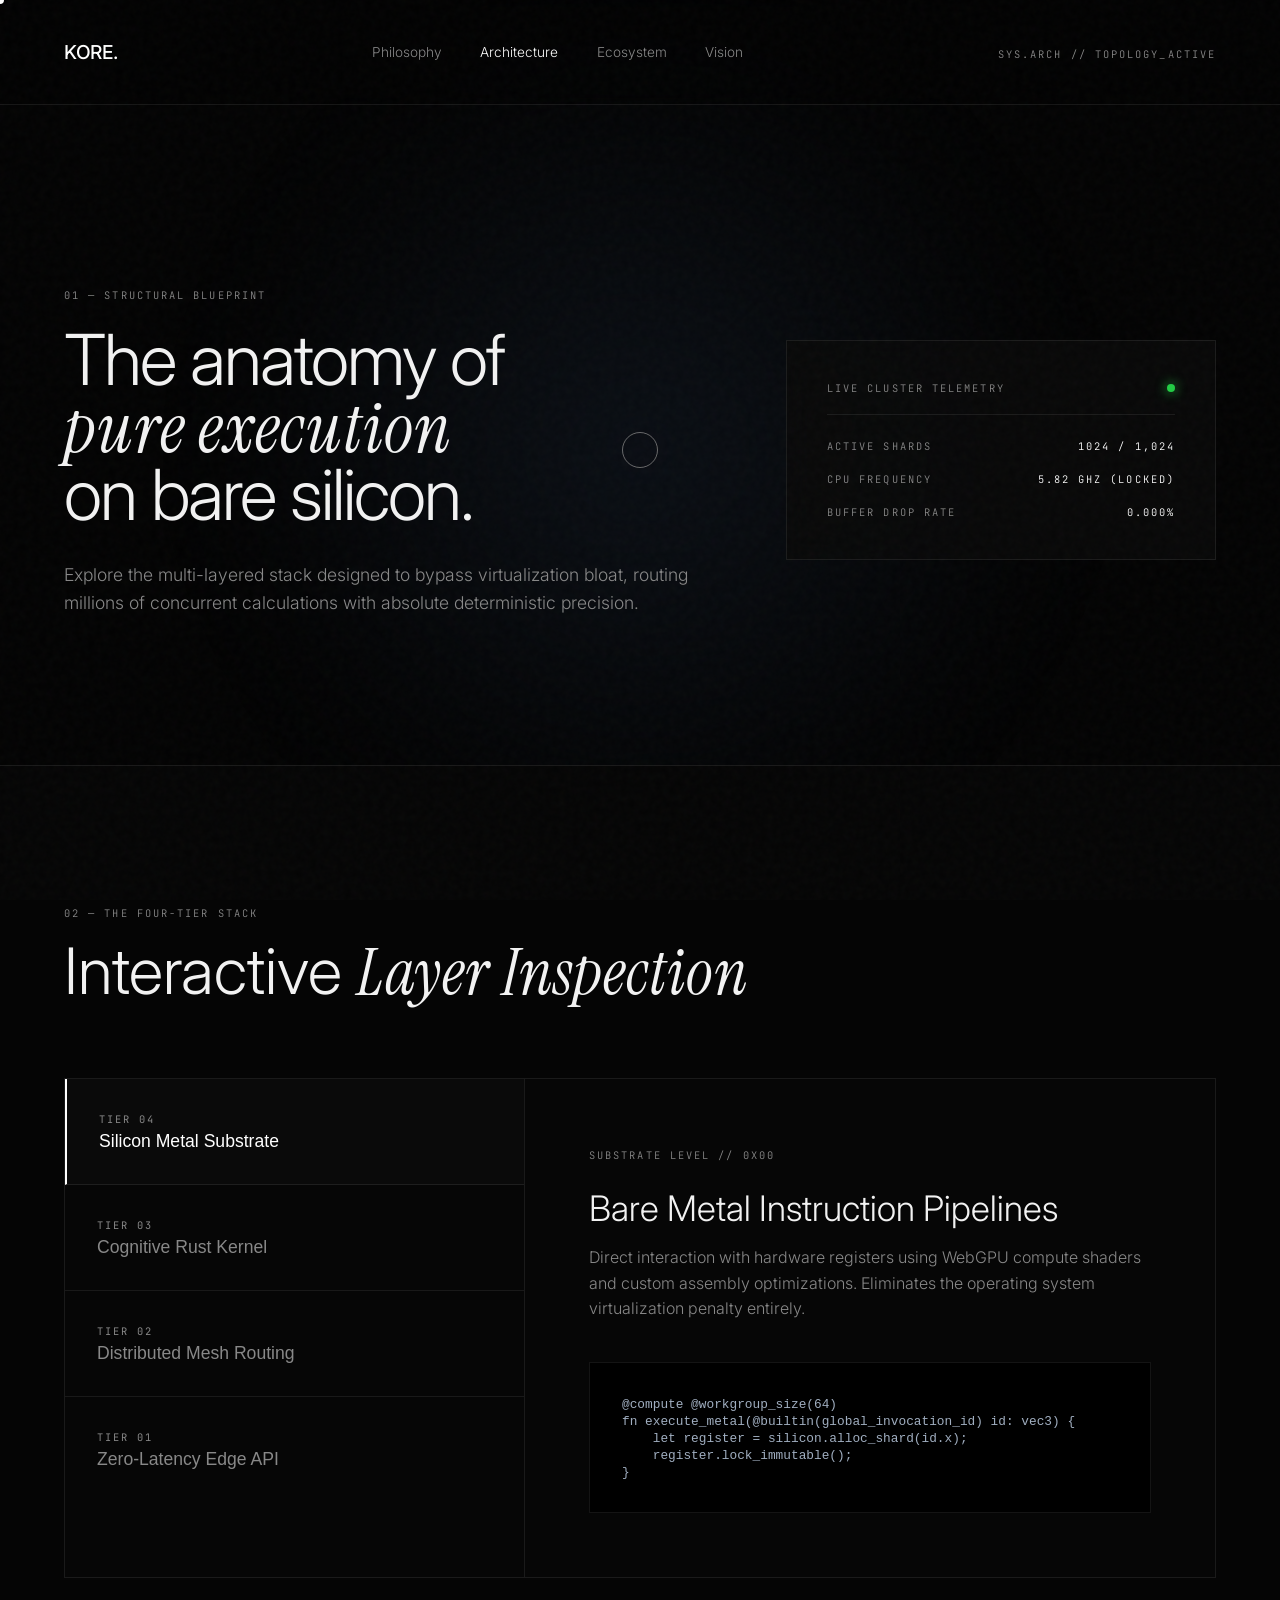
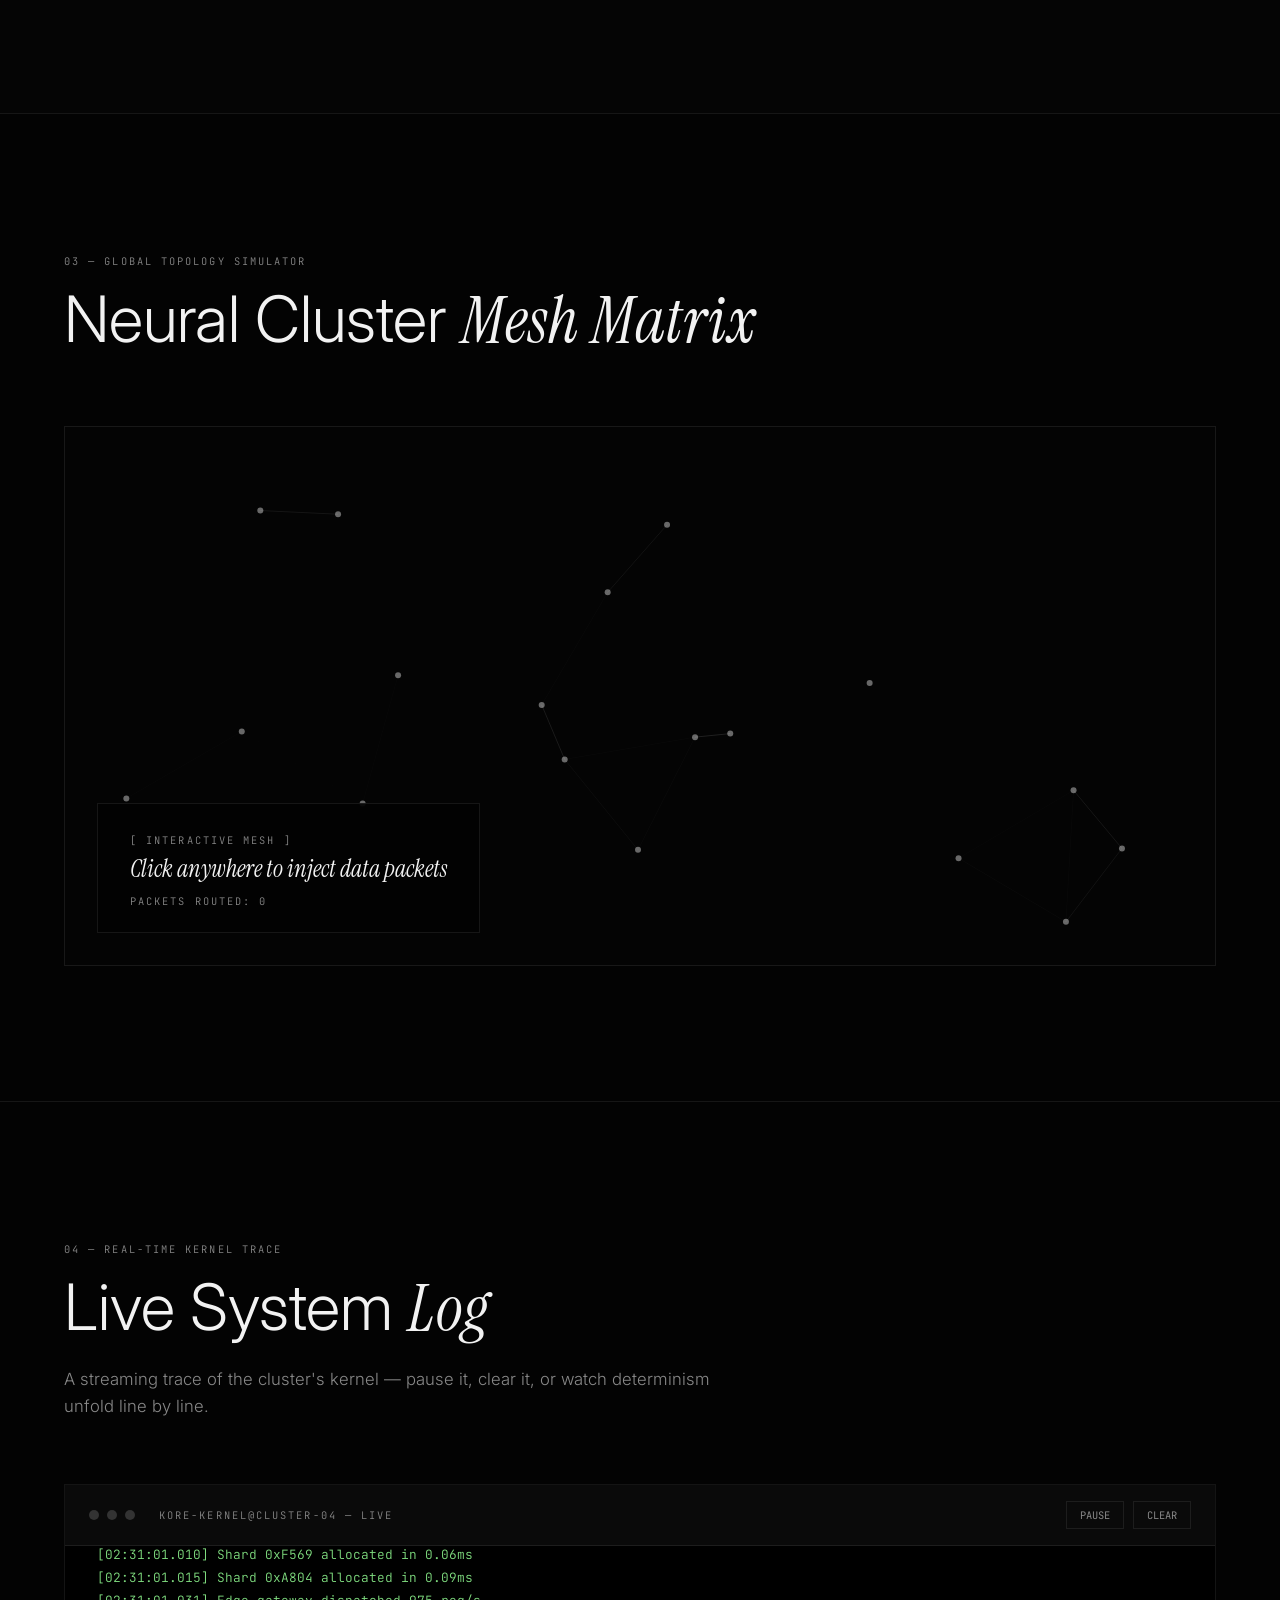
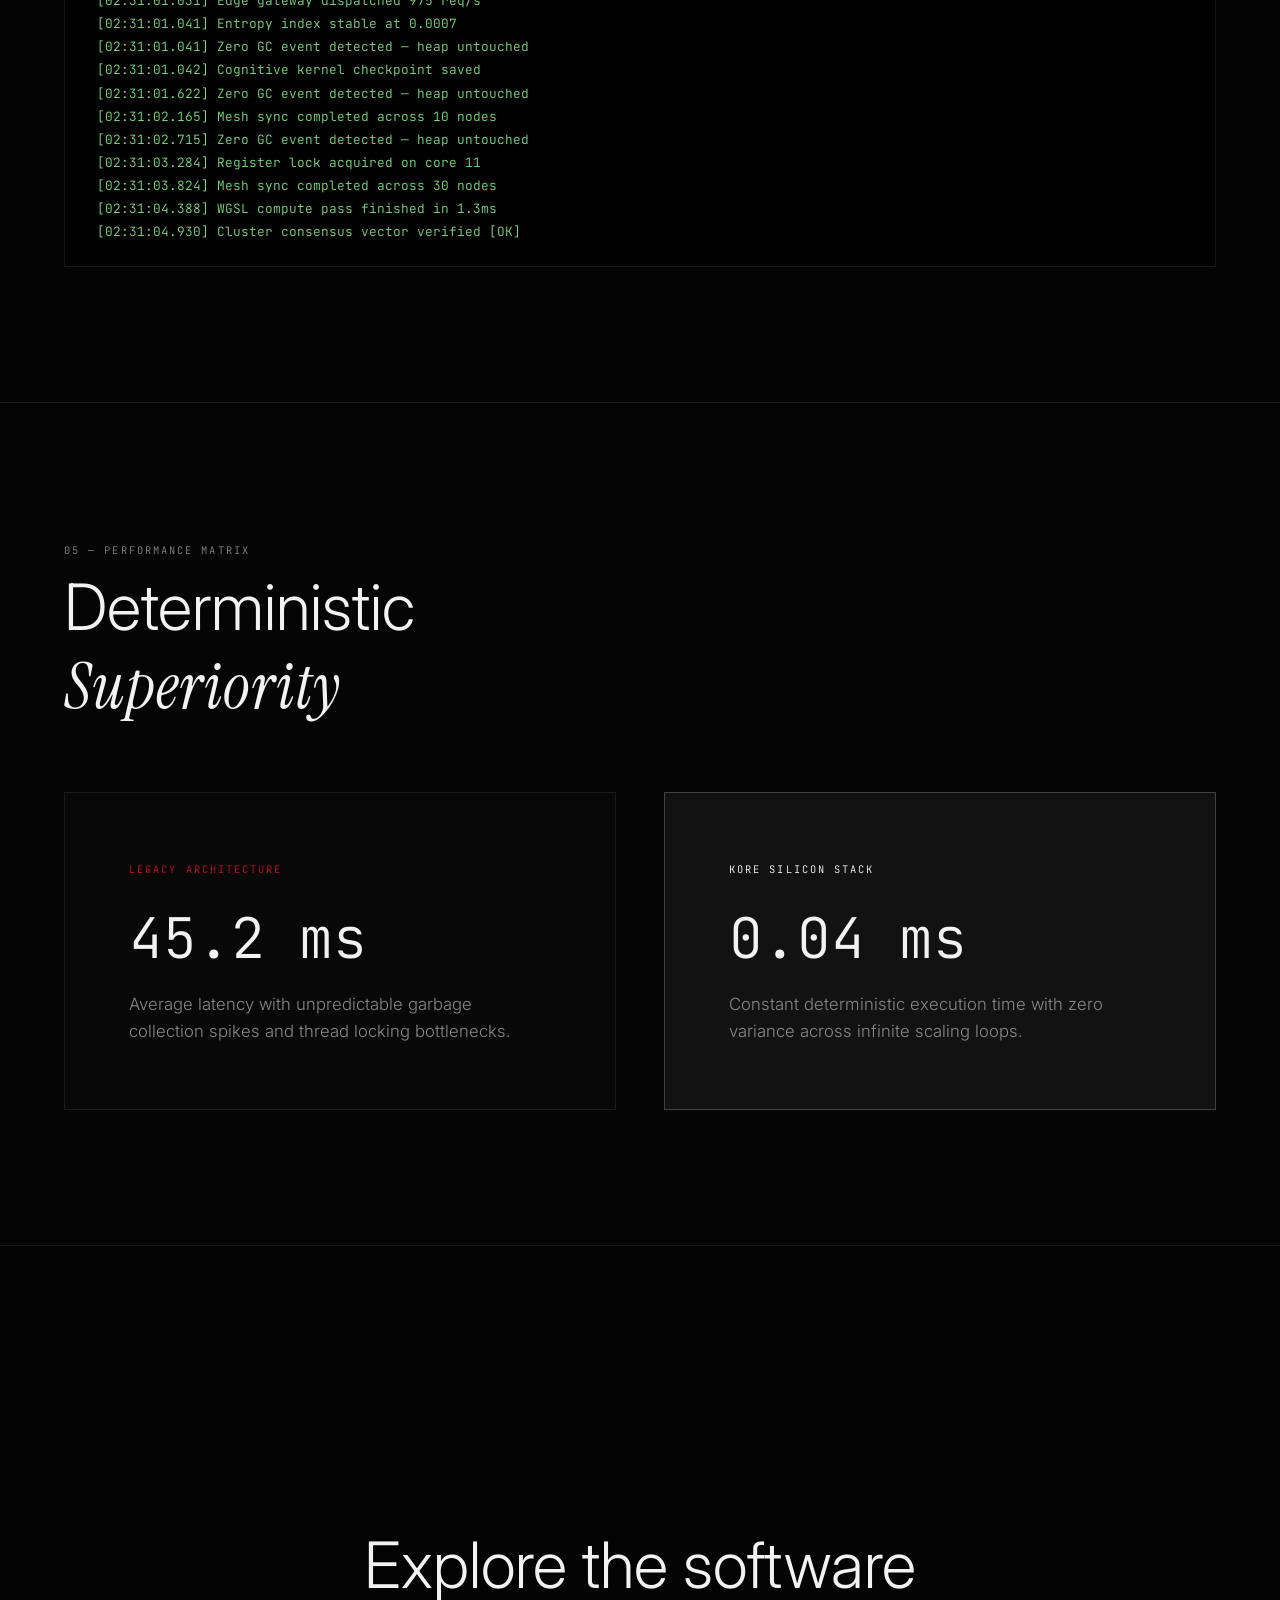
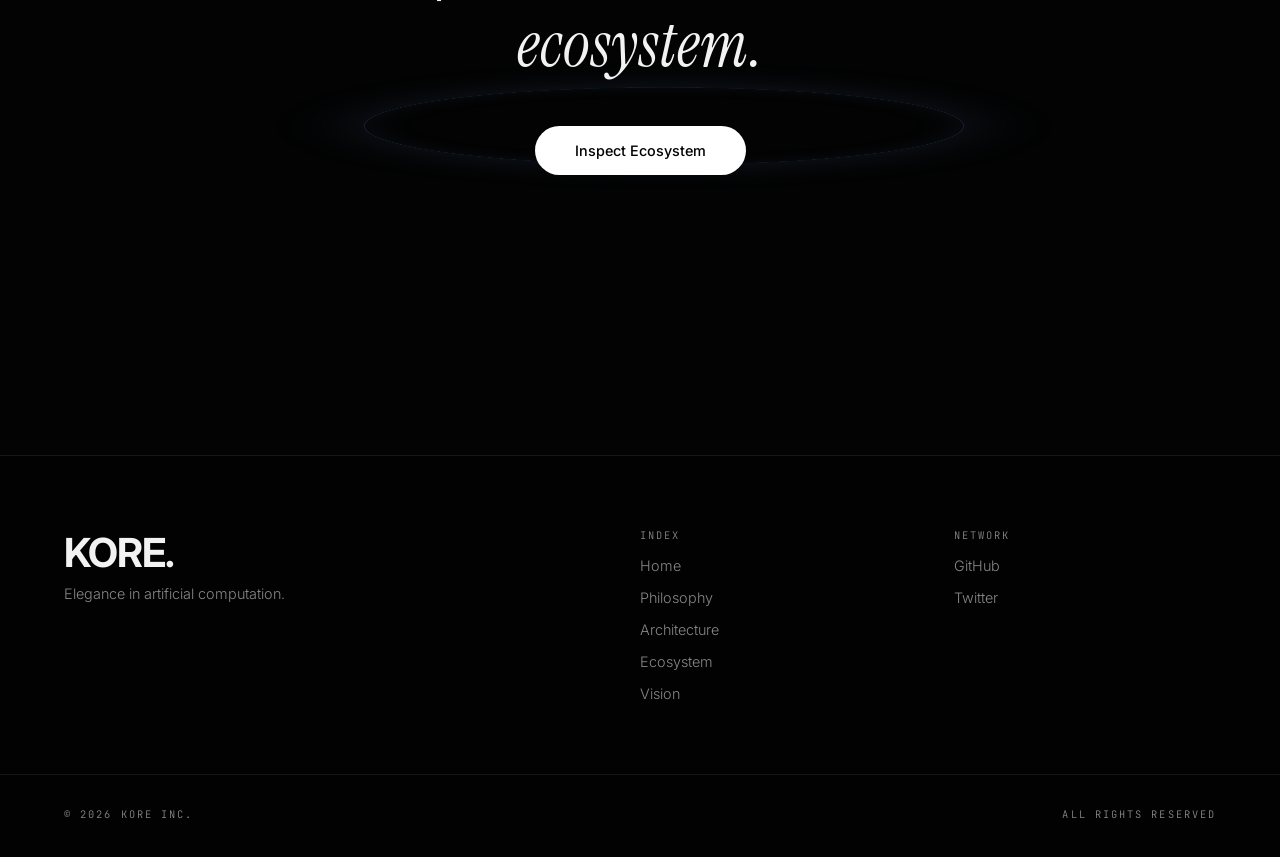
==== architecture.html @ 01a6eb64 "Add files via upload" ====
<!DOCTYPE html>
<html lang="en">
<head>
    <meta charset="UTF-8">
    <meta name="viewport" content="width=device-width, initial-scale=1.0">
    <title>Architecture — KORE</title>
    
    <link rel="preconnect" href="https://fonts.googleapis.com">
    <link rel="preconnect" href="https://fonts.gstatic.com" crossorigin>
    <link href="https://fonts.googleapis.com/css2?family=Instrument+Serif:ital@0;1&family=Inter:wght@200;300;400;500&family=JetBrains+Mono:wght@100;300;400&display=swap" rel="stylesheet">
    
    <link rel="stylesheet" href="style.css">
    <link rel="stylesheet" href="shared.css">
    <link rel="stylesheet" href="architecture-custom.css">
</head>
<body class="luxury-dark">

    <div class="hololens-cone" id="light-cone"></div>
    <div class="noise-overlay"></div>

    <!-- HEADER -->
    <header class="site-header reveal">
        <div class="logo"><a href="index.html">KORE.</a></div>
        <nav class="nav-links">
            <a href="philosophy.html">Philosophy</a>
            <a href="architecture.html" class="active-link" style="color: #fff;">Architecture</a>
            <a href="ecosystem.html">Ecosystem</a>
            <a href="vision.html">Vision</a>
        </nav>
        <div class="header-action">
            <span class="mono-micro pulse-glow">SYS.ARCH // TOPOLOGY_ACTIVE</span>
        </div>
    </header>

    <main>
        <!-- ACT I: HERO CON TELEMETRIA LIVE -->
        <section class="arch-hero">
            <div class="container arch-hero-grid">
                <div>
                    <span class="mono-micro reveal">01 — STRUCTURAL BLUEPRINT</span>
                    <h1 class="reveal delay-1">
                        The anatomy of <br>
                        <span class="serif-italic">pure execution</span> <br>
                        on bare silicon.
                    </h1>
                    <p class="subtitle reveal delay-2">
                        Explore the multi-layered stack designed to bypass virtualization bloat, routing millions of concurrent calculations with absolute deterministic precision.
                    </p>
                </div>
                <div class="reveal delay-3 arch-telemetry-box">
                    <div class="telemetry-top">
                        <span class="mono-micro">LIVE CLUSTER TELEMETRY</span>
                        <div class="pulsing-led"></div>
                    </div>
                    <div class="telemetry-metrics">
                        <div class="t-row">
                            <span class="mono-micro">ACTIVE SHARDS</span>
                            <span class="mono-micro text-white" id="telemetry-shards">1,024 / 1,024</span>
                        </div>
                        <div class="t-row">
                            <span class="mono-micro">CPU FREQUENCY</span>
                            <span class="mono-micro text-white">5.82 GHz (Locked)</span>
                        </div>
                        <div class="t-row">
                            <span class="mono-micro">BUFFER DROP RATE</span>
                            <span class="mono-micro text-white">0.000%</span>
                        </div>
                    </div>
                </div>
            </div>
        </section>

        <!-- ACT II: INTERACTIVE LAYER STACK EXPLORER -->
        <section class="arch-layers-section">
            <div class="container">
                <div class="spine-header reveal">
                    <span class="mono-micro">02 — THE FOUR-TIER STACK</span>
                    <h2>Interactive <span class="serif-italic">Layer Inspection</span></h2>
                </div>

                <div class="layers-explorer reveal delay-1">
                    <!-- Trigger laterali -->
                    <div class="layer-triggers">
                        <button class="layer-btn active magnetic" data-layer="layer-0">
                            <span class="mono-micro">TIER 04</span>
                            <h4>Silicon Metal Substrate</h4>
                        </button>
                        <button class="layer-btn magnetic" data-layer="layer-1">
                            <span class="mono-micro">TIER 03</span>
                            <h4>Cognitive Rust Kernel</h4>
                        </button>
                        <button class="layer-btn magnetic" data-layer="layer-2">
                            <span class="mono-micro">TIER 02</span>
                            <h4>Distributed Mesh Routing</h4>
                        </button>
                        <button class="layer-btn magnetic" data-layer="layer-3">
                            <span class="mono-micro">TIER 01</span>
                            <h4>Zero-Latency Edge API</h4>
                        </button>
                    </div>

                    <!-- Schermo di visualizzazione del layer -->
                    <div class="layer-viewer">
                        <div class="layer-pane active" id="layer-0">
                            <div class="pane-tag"><span class="mono-micro">SUBSTRATE LEVEL // 0x00</span></div>
                            <h3>Bare Metal Instruction Pipelines</h3>
                            <p>Direct interaction with hardware registers using WebGPU compute shaders and custom assembly optimizations. Eliminates the operating system virtualization penalty entirely.</p>
                            <div class="code-box-arch">
                                <pre><code>@compute @workgroup_size(64)
fn execute_metal(@builtin(global_invocation_id) id: vec3<u32>) {
    let register = silicon.alloc_shard(id.x);
    register.lock_immutable();
}</code></pre>
                            </div>
                        </div>

                        <div class="layer-pane" id="layer-1">
                            <div class="pane-tag"><span class="mono-micro">KERNEL LEVEL // 0x01</span></div>
                            <h3>Zero-Cost Rust Memory Core</h3>
                            <p>Engineered entirely in Rust to ensure memory safety without runtime garbage collection pauses. Guarantees deterministic state execution under maximum load.</p>
                            <div class="code-box-arch">
                                <pre><code>pub async fn dispatch_kernel(cluster: &mut Cluster) -> Result<Signal> {
    let core = cluster.mount_silicon().await?;
    core.verify_determinism();
    Ok(Signal::Locked)
}</code></pre>
                            </div>
                        </div>

                        <div class="layer-pane" id="layer-2">
                            <div class="pane-tag"><span class="mono-micro">MESH LEVEL // 0x02</span></div>
                            <h3>Sub-Atomic Peer-to-Peer Grid</h3>
                            <p>Autonomous nodes synchronize state changes instantly across global regions using cryptographic consensus vectors with zero propagation delay.</p>
                            <div class="code-box-arch">
                                <pre><code>const mesh = new KoreMesh({
    topology: 'fractal',
    syncRate: 'sub-atomic',
    entropy: 0.0
});
await mesh.deploy();</code></pre>
                            </div>
                        </div>

                        <div class="layer-pane" id="layer-3">
                            <div class="pane-tag"><span class="mono-micro">INTERFACE LEVEL // 0x03</span></div>
                            <h3>Sub-Millisecond Edge Gateway</h3>
                            <p>Client requests hit localized edge nodes compiled to WebAssembly, returning responses before standard TCP handshakes can even complete.</p>
                            <div class="code-box-arch">
                                <pre><code>export default {
    async fetch(req, env, ctx) {
        return env.KORE_EDGE.dispatch(req);
    }
};</code></pre>
                            </div>
                        </div>
                    </div>
                </div>
            </div>
        </section>

        <!-- ACT III: INTERACTIVE TOPOLOGY CANVAS (Mappa dei nodi viva) -->
        <section class="arch-topology-section">
            <div class="container">
                <div class="spine-header reveal">
                    <span class="mono-micro">03 — GLOBAL TOPOLOGY SIMULATOR</span>
                    <h2>Neural Cluster <span class="serif-italic">Mesh Matrix</span></h2>
                </div>

                <div class="topology-wrapper reveal delay-1">
                    <canvas id="topology-canvas"></canvas>
                    <div class="topology-overlay-ui">
                        <span class="mono-micro">[ INTERACTIVE MESH ]</span>
                        <h3>Click anywhere to inject data packets</h3>
                        <p class="mono-micro" id="packet-counter">PACKETS ROUTED: 0</p>
                    </div>
                </div>
            </div>
        </section>

        <!-- ACT IV: LIVE SYSTEM LOG TERMINAL -->
        <section class="arch-terminal-section">
            <div class="container">
                <div class="spine-header reveal">
                    <span class="mono-micro">04 — REAL-TIME KERNEL TRACE</span>
                    <h2>Live System <span class="serif-italic">Log</span></h2>
                    <p class="phil-desc">A streaming trace of the cluster's kernel — pause it, clear it, or watch determinism unfold line by line.</p>
                </div>

                <div class="terminal-box reveal delay-1">
                    <div class="terminal-topbar">
                        <div class="terminal-dots"><span></span><span></span><span></span></div>
                        <span class="mono-micro">kore-kernel@cluster-04 — live</span>
                        <div class="terminal-actions">
                            <button class="term-btn" id="term-pause-btn">PAUSE</button>
                            <button class="term-btn" id="term-clear-btn">CLEAR</button>
                        </div>
                    </div>
                    <div class="terminal-body" id="terminal-body">
                        <pre id="terminal-log"></pre>
                    </div>
                </div>
            </div>
        </section>

        <!-- ACT V: HARDWARE BENCHMARK COMPARISON -->
        <section class="arch-benchmark-section">
            <div class="container">
                <div class="spine-header reveal">
                    <span class="mono-micro">05 — PERFORMANCE MATRIX</span>
                    <h2>Deterministic <br><span class="serif-italic">Superiority</span></h2>
                </div>

                <div class="benchmark-grid reveal delay-1">
                    <div class="bench-card" data-tilt>
                        <span class="mono-micro text-red">LEGACY ARCHITECTURE</span>
                        <h3 data-countup="45.2" data-decimals="1" data-suffix=" ms">0 ms</h3>
                        <p>Average latency with unpredictable garbage collection spikes and thread locking bottlenecks.</p>
                    </div>
                    <div class="bench-card highlight-bench" data-tilt>
                        <span class="mono-micro text-white">KORE SILICON STACK</span>
                        <h3 data-countup="0.04" data-decimals="2" data-suffix=" ms">0 ms</h3>
                        <p>Constant deterministic execution time with zero variance across infinite scaling loops.</p>
                    </div>
                </div>
            </div>
        </section>

        <!-- ACT VI: PROCEED TO ECOSYSTEM -->
        <section class="section-torus">
            <div class="torus-container reveal">
                <div class="torus-glow"></div>
                <h2>Explore the software <br><span class="serif-italic">ecosystem.</span></h2>
                <a href="ecosystem.html" class="elegant-btn magnetic">Inspect Ecosystem</a>
            </div>
        </section>

    </main>

    <footer class="site-footer reveal">
        <div class="container footer-grid">
            <div class="footer-brand">
                <h1>KORE.</h1>
                <p>Elegance in artificial computation.</p>
            </div>
            <div class="footer-links">
                <span class="mono-micro">INDEX</span>
                <a href="index.html">Home</a>
                <a href="philosophy.html">Philosophy</a>
                <a href="architecture.html">Architecture</a>
                <a href="ecosystem.html">Ecosystem</a>
                <a href="vision.html">Vision</a>
            </div>
            <div class="footer-links">
                <span class="mono-micro">NETWORK</span>
                <a href="https://github.com" target="_blank">GitHub</a>
                <a href="https://twitter.com" target="_blank">Twitter</a>
            </div>
        </div>
        <div class="container footer-bottom">
            <span class="mono-micro">© 2026 KORE INC.</span>
            <span class="mono-micro">ALL RIGHTS RESERVED</span>
        </div>
    </footer>

    <script src="shared.js"></script>
    <script src="architecture.js"></script>
</body>
</html>
---- style.css ----
/* ==========================================================================
   DESIGN SYSTEM - LUXURY EDITORIAL TECH (Expanded & Animated)
   ========================================================================== */
:root {
    --bg-color: #030303;
    --text-primary: #f2f2f2;
    --text-muted: #888888;
    
    --accent-red: #cc1122;
    --accent-blue: #4a6fa5;
    
    --border-thin: 1px solid rgba(255, 255, 255, 0.08);
    
    --font-serif: 'Instrument Serif', serif;
    --font-sans: 'Inter', sans-serif;
    --font-mono: 'JetBrains Mono', monospace;
}

* {
    margin: 0;
    padding: 0;
    box-sizing: border-box;
}

html {
    scroll-behavior: smooth;
}

body.luxury-dark {
    background-color: var(--bg-color);
    color: var(--text-primary);
    font-family: var(--font-sans);
    font-weight: 300;
    -webkit-font-smoothing: antialiased;
    overflow-x: hidden;
}

.container {
    max-width: 1400px;
    margin: 0 auto;
    padding: 0 5vw;
}

.serif-italic {
    font-family: var(--font-serif);
    font-style: italic;
    font-weight: 400;
    letter-spacing: 1px;
}

.mono-micro {
    font-family: var(--font-mono);
    font-size: 0.65rem;
    text-transform: uppercase;
    letter-spacing: 0.2em;
    color: var(--text-muted);
}

/* Texture rumore di fondo */
.noise-overlay {
    position: fixed;
    top: 0; left: 0; width: 100vw; height: 100vh;
    pointer-events: none;
    z-index: 9999;
    opacity: 0.03;
    background-image: url("data:image/svg+xml,%3Csvg viewBox='0 0 200 200' xmlns='http://www.w3.org/2000/svg'%3E%3Cfilter id='noiseFilter'%3E%3CfeTurbulence type='fractalNoise' baseFrequency='0.65' numOctaves='3' stitchTiles='stitch'/%3E%3C/filter%3E%3Crect width='100%25' height='100%25' filter='url(%23noiseFilter)'/%3E%3C/svg%3E");
}

/* Reveal on scroll */
.reveal {
    opacity: 0;
    transform: translateY(40px);
    transition: opacity 1.2s cubic-bezier(0.16, 1, 0.3, 1), 
                transform 1.2s cubic-bezier(0.16, 1, 0.3, 1);
}

.reveal.visible {
    opacity: 1;
    transform: translateY(0);
}

.delay-1 { transition-delay: 0.15s; }
.delay-2 { transition-delay: 0.3s; }
.delay-3 { transition-delay: 0.45s; }

/* ==========================================================================
   HEADER
   ========================================================================== */
.site-header {
    position: fixed;
    top: 0; left: 0; width: 100%;
    display: flex;
    justify-content: space-between;
    align-items: center;
    padding: 2.5rem 5vw;
    z-index: 100;
    backdrop-filter: blur(10px);
    background: rgba(3, 3, 3, 0.5);
    border-bottom: var(--border-thin);
}

.logo a {
    color: #fff;
    text-decoration: none;
    font-weight: 500;
    font-size: 1.2rem;
    letter-spacing: -0.5px;
}

.nav-links {
    display: flex;
    gap: 3vw;
}

.nav-links a {
    color: var(--text-muted);
    text-decoration: none;
    font-size: 0.85rem;
    transition: color 0.3s;
}

.nav-links a:hover { color: #fff; }

/* ==========================================================================
   ACT I: HERO
   ========================================================================== */
.section-hero {
    height: 100vh;
    display: flex;
    flex-direction: column;
    justify-content: center;
    position: relative;
}

.hololens-cone {
    position: fixed;
    top: 50%; left: 50%;
    width: 80vw; height: 80vw;
    background: radial-gradient(circle at center, rgba(74, 111, 165, 0.12) 0%, rgba(0, 0, 0, 0) 60%);
    transform: translate(-50%, -50%);
    pointer-events: none;
    z-index: -1;
    filter: blur(60px);
}

.hero-content h1 {
    font-size: clamp(3rem, 7vw, 7rem);
    line-height: 0.95;
    letter-spacing: -2px;
    margin-bottom: 2rem;
    font-weight: 300;
}

.hero-content .subtitle {
    font-size: 1.1rem;
    color: var(--text-muted);
    max-width: 500px;
    line-height: 1.6;
    margin-bottom: 2rem;
}

.hero-metrics {
    display: flex;
    gap: 4rem;
}

.metric-item .metric-val {
    display: block;
    font-family: var(--font-mono);
    font-size: 1.8rem;
    font-weight: 400;
    color: #fff;
    margin-bottom: 4px;
}

.scroll-indicator {
    position: absolute;
    bottom: 3rem;
    left: 5vw;
    display: flex;
    align-items: center;
    gap: 15px;
}

.line-down {
    width: 1px;
    height: 40px;
    background-color: var(--text-muted);
    animation: scaleLine 2s infinite cubic-bezier(0.16, 1, 0.3, 1);
    transform-origin: top;
}

@keyframes scaleLine {
    0% { transform: scaleY(0); }
    50% { transform: scaleY(1); }
    100% { transform: scaleY(0); transform-origin: bottom; }
}

/* ==========================================================================
   ACT II: MANIFESTO & HALFTONE
   ========================================================================== */
.section-manifesto {
    position: relative;
    min-height: 100vh;
    display: flex;
    align-items: center;
    justify-content: center;
    text-align: center;
    overflow: hidden;
    border-top: var(--border-thin);
}

#halftone-canvas {
    position: absolute;
    top: 0; left: 0;
    width: 100%; height: 100%;
    z-index: -1;
    opacity: 0.4;
}

.manifesto-content h2 {
    font-size: clamp(2.5rem, 6vw, 6rem);
    line-height: 1;
    font-weight: 400;
    margin-bottom: 2rem;
}

.manifesto-content p {
    font-size: 1.2rem;
    color: var(--text-muted);
    max-width: 600px;
    margin: 0 auto;
    line-height: 1.6;
}

/* ==========================================================================
   ACT III: THE VOID
   ========================================================================== */
.section-void {
    height: 140vh;
    position: relative;
    display: flex;
    align-items: center;
    justify-content: center;
    background: radial-gradient(circle at center, #0a0a0a 0%, var(--bg-color) 70%);
}

.void-center {
    position: relative;
    width: 400px; height: 400px;
    display: flex;
    align-items: center;
    justify-content: center;
}

.black-hole {
    width: 200px; height: 200px;
    background: #000;
    border-radius: 50%;
    box-shadow: inset 0 0 50px rgba(255,255,255,0.1), 0 0 100px rgba(0,0,0,1);
    z-index: 2;
}

.event-horizon {
    position: absolute;
    width: 100%; height: 100%;
    border-radius: 50%;
    background: conic-gradient(from 0deg, transparent, rgba(255,255,255,0.1), transparent);
    animation: spin 10s linear infinite;
    filter: blur(10px);
}

@keyframes spin { 100% { transform: rotate(360deg); } }

.code-stream {
    position: absolute;
    font-family: var(--font-mono);
    font-size: 0.75rem;
    color: var(--text-muted);
    opacity: 0.4;
    white-space: pre;
}

.code-stream.left { top: 20%; left: 10%; }
.code-stream.right { bottom: 20%; right: 10%; text-align: right; }

.void-caption {
    position: absolute;
    bottom: 10vh;
    text-align: center;
}

.void-caption h3 {
    font-family: var(--font-serif);
    font-style: italic;
    font-size: 2.5rem;
    font-weight: 300;
    margin-top: 10px;
}

/* ==========================================================================
   ACT IV: EDITORIAL TABS HUB (Nuova Sezione Interattiva)
   ========================================================================== */
.section-tabs-hub {
    padding: 15vh 0;
    background: #050505;
    border-top: var(--border-thin);
}

.editorial-tabs-wrapper {
    margin-top: 4rem;
    border: var(--border-thin);
    background: rgba(10, 10, 10, 0.6);
}

.tab-triggers {
    display: flex;
    border-bottom: var(--border-thin);
}

.t-btn {
    flex: 1;
    padding: 1.5rem;
    background: transparent;
    border: none;
    border-right: var(--border-thin);
    color: var(--text-muted);
    font-family: var(--font-mono);
    font-size: 0.8rem;
    cursor: pointer;
    transition: all 0.3s ease;
    text-align: left;
    display: flex;
    align-items: center;
    gap: 10px;
}

.t-btn:last-child { border-right: none; }

.t-btn.active, .t-btn:hover {
    color: #fff;
    background: rgba(255, 255, 255, 0.02);
}

.t-btn.active {
    border-bottom: 2px solid #fff;
}

.tab-panels-viewport {
    padding: 4rem;
    min-height: 320px;
}

.t-panel {
    display: none;
    grid-template-columns: 1fr 1fr;
    gap: 4rem;
    align-items: center;
}

.t-panel.active {
    display: grid;
    animation: fadeIn 0.6s cubic-bezier(0.16, 1, 0.3, 1);
}

.panel-text h3 {
    font-size: 2rem;
    font-weight: 300;
    margin-bottom: 1rem;
}

.panel-text p {
    color: var(--text-muted);
    line-height: 1.6;
    font-size: 1rem;
}

.panel-code-box pre {
    background: #000;
    padding: 2rem;
    border: var(--border-thin);
    font-family: var(--font-mono);
    font-size: 0.8rem;
    color: #a0aec0;
    overflow-x: auto;
}

@keyframes fadeIn {
    from { opacity: 0; transform: translateY(10px); }
    to { opacity: 1; transform: translateY(0); }
}

/* ==========================================================================
   ACT V: ARCHITECTURE HUD BLUEPRINT
   ========================================================================== */
.section-spine {
    padding: 15vh 0;
    border-top: var(--border-thin);
}

.spine-header h2 { font-size: 4rem; font-weight: 300; margin-top: 10px; }

.blueprint-grid {
    position: relative;
    height: 50vh;
    border: var(--border-thin);
    background-image: 
        linear-gradient(rgba(255,255,255,0.02) 1px, transparent 1px),
        linear-gradient(90deg, rgba(255,255,255,0.02) 1px, transparent 1px);
    background-size: 40px 40px;
    margin-bottom: 3rem;
}

.blueprint-line {
    position: absolute;
    background: rgba(255,255,255,0.1);
}
.h-line { top: 50%; left: 0; width: 100%; height: 1px; }
.v-line { left: 40%; top: 0; height: 100%; width: 1px; }

.blueprint-node {
    position: absolute;
    display: flex;
    align-items: center;
    gap: 15px;
    transform: translate(-50%, -50%);
    cursor: pointer;
    transition: transform 0.3s;
}

.blueprint-node:hover { transform: translate(-50%, -50%) scale(1.05); }

.blueprint-node .dot {
    width: 10px; height: 10px;
    background: var(--text-muted);
    border-radius: 50%;
    box-shadow: 0 0 0 1px #030303, 0 0 0 4px rgba(255,255,255,0.15);
    transition: background 0.3s, box-shadow 0.3s;
}

.blueprint-node.active .dot {
    background: #fff;
    box-shadow: 0 0 0 1px #030303, 0 0 0 6px rgba(255,255,255,0.4);
}

.node-label h4 {
    font-size: 1.1rem;
    font-weight: 400;
    margin-top: 5px;
}

.hud-monitor {
    background: rgba(10, 10, 10, 0.8);
    border: var(--border-thin);
    padding: 2.5rem;
    backdrop-filter: blur(15px);
}

.monitor-topbar {
    display: flex;
    justify-content: space-between;
    margin-bottom: 1.5rem;
    padding-bottom: 1rem;
    border-bottom: var(--border-thin);
}

.monitor-body h3 {
    font-size: 1.5rem;
    font-weight: 300;
    margin-bottom: 0.8rem;
    color: #fff;
}

.monitor-body p {
    color: var(--text-muted);
    line-height: 1.6;
    font-size: 0.95rem;
}

/* ==========================================================================
   ACT VI: GLASS REFRACTION
   ========================================================================== */
.section-refraction {
    padding: 15vh 0;
    border-top: var(--border-thin);
    background: #050505;
}

.refraction-wrapper {
    display: grid;
    grid-template-columns: 1fr 1fr;
    gap: 5vw;
    align-items: center;
}

.refraction-card {
    position: relative;
    width: 100%;
    aspect-ratio: 4/5;
    background: #111;
    overflow: hidden;
    display: flex;
    align-items: center;
    justify-content: center;
    text-align: center;
    border: var(--border-thin);
}

.glass-slice {
    position: absolute;
    top: 0; bottom: 0;
    background: linear-gradient(180deg, var(--accent-red), #000);
    opacity: 0.25;
    transition: transform 0.6s cubic-bezier(0.16, 1, 0.3, 1);
    backdrop-filter: blur(10px);
}

.slice-1 { left: 0%; width: 20%; clip-path: polygon(0 0, 100% 0, 100% 100%, 0 100%); }
.slice-2 { left: 20%; width: 20%; clip-path: polygon(0 0, 100% 10px, 100% 100%, 0 calc(100% - 10px)); background: linear-gradient(180deg, #aa0011, #000); }
.slice-3 { left: 40%; width: 20%; clip-path: polygon(0 10px, 100% 5px, 100% 100%, 0 100%); transform: translateY(-15px); }
.slice-4 { left: 60%; width: 20%; clip-path: polygon(0 5px, 100% 20px, 100% 100%, 0 100%); }
.slice-5 { left: 80%; width: 20%; }

.refraction-card:hover .slice-3 { transform: translateY(0); }
.refraction-card:hover .slice-2 { transform: translateY(20px); }

.card-content { z-index: 2; }
.card-content h2 { font-size: 3.5rem; line-height: 1; margin-bottom: 1rem; }

.refraction-text h3 { font-size: 2rem; font-weight: 300; margin-bottom: 1rem; }
.refraction-text p { color: var(--text-muted); font-size: 1.1rem; line-height: 1.6; }

/* ==========================================================================
   ACT VII: TORUS ECOSYSTEM
   ========================================================================== */
.section-torus {
    height: 90vh;
    display: flex;
    align-items: center;
    justify-content: center;
    text-align: center;
    border-top: var(--border-thin);
    position: relative;
    overflow: hidden;
}

.torus-glow {
    position: absolute;
    width: 600px; height: 300px;
    border-radius: 50%;
    border: 1px solid rgba(74, 111, 165, 0.3);
    box-shadow: 0 0 100px rgba(74, 111, 165, 0.2), inset 0 0 50px rgba(74, 111, 165, 0.1);
    transform: rotateX(75deg);
    top: 20%;
    animation: breathe 8s ease-in-out infinite alternate;
}

@keyframes breathe {
    0% { transform: rotateX(75deg) scale(1); }
    100% { transform: rotateX(75deg) scale(1.1); }
}

.section-torus h2 { font-size: 4rem; font-weight: 300; margin-bottom: 2.5rem; position: relative; z-index: 2; }

.elegant-btn {
    display: inline-block;
    position: relative;
    z-index: 2;
    background: #fff;
    color: #000;
    text-decoration: none;
    padding: 1rem 2.5rem;
    font-family: var(--font-sans);
    font-size: 0.9rem;
    font-weight: 500;
    border-radius: 30px;
    transition: transform 0.3s ease, background 0.3s;
}

.elegant-btn:hover { transform: scale(1.05); background: #e0e0e0; }

/* ==========================================================================
   FOOTER
   ========================================================================== */
.site-footer {
    border-top: var(--border-thin);
    padding: 8vh 0 4vh 0;
    background: #020202;
}

.footer-grid {
    display: grid;
    grid-template-columns: 2fr 1fr 1fr;
    gap: 4vw;
    margin-bottom: 8vh;
}

.footer-brand h1 { font-size: 2.5rem; margin-bottom: 0.5rem; letter-spacing: -1px; }
.footer-brand p { color: var(--text-muted); font-size: 0.9rem; }

.footer-links { display: flex; flex-direction: column; gap: 15px; }
.footer-links a { color: var(--text-muted); text-decoration: none; font-size: 0.9rem; transition: color 0.3s; }
.footer-links a:hover { color: #fff; }

.footer-bottom {
    display: flex;
    justify-content: space-between;
    border-top: var(--border-thin);
    padding-top: 2rem;
}

/* RESPONSIVE */
@media (max-width: 900px) {
    .refraction-wrapper { grid-template-columns: 1fr; }
    .hero-content h1 { font-size: 3.5rem; }
    .footer-grid { grid-template-columns: 1fr; gap: 3rem; }
    .spine-header h2 { font-size: 2.5rem; }
    .t-panel { grid-template-columns: 1fr; gap: 2rem; }
    .tab-triggers { flex-direction: column; }
}
---- shared.css ----
/* ==========================================================================
   SHARED — Cross-page animation & interaction utilities
   (progress bar, custom cursor, magnetic buttons, count-up, tilt, accordion)
   ========================================================================== */

/* Scroll progress bar */
.scroll-progress {
    position: fixed;
    top: 0; left: 0;
    height: 2px;
    width: 0%;
    background: linear-gradient(90deg, var(--accent-blue), #fff);
    z-index: 10000;
    transition: width 0.05s linear;
}

/* Custom cursor */
.cursor-dot {
    position: fixed;
    top: 0; left: 0;
    width: 8px; height: 8px;
    background: #fff;
    border-radius: 50%;
    pointer-events: none;
    z-index: 9998;
    transform: translate(-50%, -50%);
    transition: opacity 0.3s;
    mix-blend-mode: difference;
}

.cursor-ring {
    position: fixed;
    top: 0; left: 0;
    width: 36px; height: 36px;
    border: 1px solid rgba(255,255,255,0.4);
    border-radius: 50%;
    pointer-events: none;
    z-index: 9997;
    transform: translate(-50%, -50%);
    transition: width 0.25s ease, height 0.25s ease, border-color 0.25s ease, opacity 0.3s;
    mix-blend-mode: difference;
}

.cursor-ring.cursor-hover {
    width: 60px; height: 60px;
    border-color: rgba(255,255,255,0.9);
}

@media (hover: none), (max-width: 900px) {
    .cursor-dot, .cursor-ring { display: none; }
}

/* Magnetic buttons */
.magnetic {
    display: inline-block;
    will-change: transform;
    transition: transform 0.15s ease-out;
}

/* Tilt cards */
[data-tilt] {
    will-change: transform;
    transition: transform 0.15s ease-out, border-color 0.3s;
    transform-style: preserve-3d;
}

/* Count-up numbers */
[data-countup] {
    font-variant-numeric: tabular-nums;
}

/* ==========================================================================
   Generic Accordion
   ========================================================================== */
.accordion-list {
    display: flex;
    flex-direction: column;
    border-top: var(--border-thin);
}

.accordion-item {
    border-bottom: var(--border-thin);
}

.accordion-trigger {
    width: 100%;
    background: transparent;
    border: none;
    color: var(--text-primary);
    text-align: left;
    padding: 2rem 0;
    display: flex;
    justify-content: space-between;
    align-items: center;
    cursor: pointer;
    font-family: var(--font-sans);
    font-size: 1.3rem;
    font-weight: 300;
    gap: 2rem;
}

.accordion-trigger .acc-icon {
    flex-shrink: 0;
    width: 22px; height: 22px;
    position: relative;
}

.accordion-trigger .acc-icon::before,
.accordion-trigger .acc-icon::after {
    content: '';
    position: absolute;
    background: #fff;
    top: 50%; left: 50%;
    transform: translate(-50%, -50%);
    transition: transform 0.35s cubic-bezier(0.16, 1, 0.3, 1), opacity 0.35s;
}

.accordion-trigger .acc-icon::before { width: 100%; height: 1px; }
.accordion-trigger .acc-icon::after { width: 1px; height: 100%; }

.accordion-item.open .acc-icon::after { transform: translate(-50%, -50%) rotate(90deg); opacity: 0; }

.accordion-body {
    max-height: 0;
    overflow: hidden;
    transition: max-height 0.45s cubic-bezier(0.16, 1, 0.3, 1);
}

.accordion-body-inner {
    padding-bottom: 2rem;
    color: var(--text-muted);
    font-size: 1rem;
    line-height: 1.7;
    max-width: 700px;
}

/* ==========================================================================
   Stat / count-up grid (used on Home)
   ========================================================================== */
.stats-section {
    padding: 15vh 0;
    border-top: var(--border-thin);
    background: #050505;
}

.stats-grid {
    display: grid;
    grid-template-columns: repeat(4, 1fr);
    gap: 2px;
    margin-top: 4rem;
    background: rgba(255,255,255,0.08);
}

.stat-cell {
    background: #030303;
    padding: 3rem 2rem;
    text-align: center;
}

.stat-cell .stat-number {
    display: block;
    font-family: var(--font-mono);
    font-size: clamp(2rem, 3.5vw, 3rem);
    color: #fff;
    margin-bottom: 0.8rem;
}

.stat-cell .stat-label {
    color: var(--text-muted);
}

/* FAQ section */
.faq-section {
    padding: 15vh 0;
    border-top: var(--border-thin);
}

@media (max-width: 900px) {
    .stats-grid { grid-template-columns: repeat(2, 1fr); }
    .accordion-trigger { font-size: 1.05rem; }
}
---- architecture-custom.css ----
/* ==========================================================================
   ARCHITECTURE PAGE - CYBERNETIC HARDWARE HUD & STYLES
   ========================================================================== */

.arch-hero {
    min-height: 85vh;
    display: flex;
    align-items: center;
    padding-top: 15vh;
}

.arch-hero-grid {
    display: grid;
    grid-template-columns: 1.5fr 1fr;
    gap: 6vw;
    align-items: center;
}

.arch-hero h1 {
    font-size: clamp(2.8rem, 5.5vw, 6rem);
    line-height: 0.95;
    font-weight: 300;
    letter-spacing: -2px;
    margin-top: 1.5rem;
    margin-bottom: 2rem;
}

.arch-hero .subtitle {
    font-size: 1.1rem;
    color: var(--text-muted);
    line-height: 1.6;
}

.arch-telemetry-box {
    background: rgba(10, 10, 10, 0.85);
    border: var(--border-thin);
    padding: 2.5rem;
    backdrop-filter: blur(15px);
}

.telemetry-top {
    display: flex;
    justify-content: space-between;
    align-items: center;
    border-bottom: var(--border-thin);
    padding-bottom: 1.2rem;
    margin-bottom: 1.5rem;
}

.pulsing-led {
    width: 8px; height: 8px;
    background: #22cc44;
    border-radius: 50%;
    box-shadow: 0 0 12px #22cc44;
    animation: pulseLed 2s infinite alternate;
}

@keyframes pulseLed {
    0% { opacity: 0.3; transform: scale(0.9); }
    100% { opacity: 1; transform: scale(1.2); }
}

.telemetry-metrics {
    display: flex;
    flex-direction: column;
    gap: 1.2rem;
}

.t-row {
    display: flex;
    justify-content: space-between;
    align-items: center;
}

.text-white { color: #fff; }
.text-red { color: var(--accent-red); }

/* Layers Explorer Section */
.arch-layers-section {
    padding: 15vh 0;
    border-top: var(--border-thin);
    background: #050505;
}

.layers-explorer {
    display: grid;
    grid-template-columns: 1fr 1.5fr;
    border: var(--border-thin);
    background: rgba(8, 8, 8, 0.6);
    margin-top: 4rem;
}

.layer-triggers {
    display: flex;
    flex-direction: column;
    border-right: var(--border-thin);
}

.layer-btn {
    padding: 2rem;
    background: transparent;
    border: none;
    border-bottom: var(--border-thin);
    text-align: left;
    cursor: pointer;
    transition: all 0.3s;
}

.layer-btn:last-child { border-bottom: none; }

.layer-btn h4 {
    font-size: 1.1rem;
    font-weight: 400;
    color: var(--text-muted);
    margin-top: 5px;
    transition: color 0.3s;
}

.layer-btn.active, .layer-btn:hover {
    background: rgba(255, 255, 255, 0.02);
}

.layer-btn.active h4 { color: #fff; }
.layer-btn.active { border-left: 2px solid #fff; }

.layer-viewer {
    padding: 4rem;
    position: relative;
}

.layer-pane {
    display: none;
    animation: fadeInPane 0.5s cubic-bezier(0.16, 1, 0.3, 1);
}

.layer-pane.active { display: block; }

@keyframes fadeInPane {
    from { opacity: 0; transform: translateY(10px); }
    to { opacity: 1; transform: translateY(0); }
}

.pane-tag {
    margin-bottom: 1.5rem;
}

.layer-pane h3 {
    font-size: 2.2rem;
    font-weight: 300;
    margin-bottom: 1rem;
}

.layer-pane p {
    color: var(--text-muted);
    line-height: 1.6;
    font-size: 1rem;
    margin-bottom: 2.5rem;
}

.code-box-arch pre {
    background: #000;
    border: var(--border-thin);
    padding: 2rem;
    font-family: var(--font-mono);
    font-size: 0.8rem;
    color: #a0aec0;
    overflow-x: auto;
}

/* Topology Interactive Canvas Section */
.arch-topology-section {
    padding: 15vh 0;
    border-top: var(--border-thin);
}

.topology-wrapper {
    position: relative;
    height: 60vh;
    border: var(--border-thin);
    background: #040404;
    margin-top: 4rem;
    overflow: hidden;
    cursor: crosshair;
}

#topology-canvas {
    position: absolute;
    top: 0; left: 0;
    width: 100%; height: 100%;
}

.topology-overlay-ui {
    position: absolute;
    bottom: 2rem; left: 2rem;
    background: rgba(3, 3, 3, 0.85);
    border: var(--border-thin);
    padding: 1.5rem 2rem;
    backdrop-filter: blur(10px);
    pointer-events: none;
}

.topology-overlay-ui h3 {
    font-family: var(--font-serif);
    font-style: italic;
    font-size: 1.5rem;
    font-weight: 300;
    margin: 5px 0 10px 0;
}

/* Benchmark Section */
.arch-benchmark-section {
    padding: 15vh 0;
    border-top: var(--border-thin);
    background: #050505;
}

.benchmark-grid {
    display: grid;
    grid-template-columns: 1fr 1fr;
    gap: 3rem;
    margin-top: 4rem;
}

.bench-card {
    background: rgba(10, 10, 10, 0.6);
    border: var(--border-thin);
    padding: 4rem;
}

.bench-card h3 {
    font-size: 3.5rem;
    font-weight: 300;
    font-family: var(--font-mono);
    margin: 1.5rem 0 1rem 0;
}

.bench-card p {
    color: var(--text-muted);
    font-size: 1.05rem;
    line-height: 1.6;
}

.highlight-bench {
    background: rgba(20, 20, 20, 0.9);
    border-color: rgba(255, 255, 255, 0.2);
}

/* Live System Log Terminal */
.arch-terminal-section {
    padding: 15vh 0;
    border-top: var(--border-thin);
}

.phil-desc {
    color: var(--text-muted);
    font-size: 1.05rem;
    line-height: 1.6;
    margin-top: 1rem;
    max-width: 650px;
}

.terminal-box {
    margin-top: 4rem;
    background: #000;
    border: var(--border-thin);
    overflow: hidden;
}

.terminal-topbar {
    display: flex;
    align-items: center;
    gap: 1.5rem;
    padding: 1rem 1.5rem;
    background: #0a0a0a;
    border-bottom: var(--border-thin);
}

.terminal-dots {
    display: flex;
    gap: 8px;
}

.terminal-dots span {
    width: 10px; height: 10px;
    border-radius: 50%;
    background: #333;
}

.terminal-topbar .mono-micro {
    flex: 1;
}

.terminal-actions {
    display: flex;
    gap: 0.6rem;
}

.term-btn {
    background: transparent;
    border: var(--border-thin);
    color: var(--text-muted);
    font-family: var(--font-mono);
    font-size: 0.65rem;
    padding: 0.4rem 0.8rem;
    cursor: pointer;
    transition: all 0.3s;
}

.term-btn:hover, .term-btn.active {
    color: #fff;
    border-color: #fff;
}

.terminal-body {
    height: 320px;
    overflow-y: auto;
    padding: 1.5rem 2rem;
}

.terminal-body pre {
    font-family: var(--font-mono);
    font-size: 0.8rem;
    line-height: 1.8;
    color: #7fdc7f;
    white-space: pre-wrap;
    word-break: break-word;
}

.terminal-body::-webkit-scrollbar { width: 6px; }
.terminal-body::-webkit-scrollbar-thumb { background: rgba(255,255,255,0.15); }

/* Draggable topology nodes cursor feedback */
.topology-wrapper.dragging-node { cursor: grabbing; }

@media (max-width: 900px) {
    .arch-hero-grid, .layers-explorer, .benchmark-grid {
        grid-template-columns: 1fr;
    }
    .layer-triggers { border-right: none; border-bottom: var(--border-thin); }
}
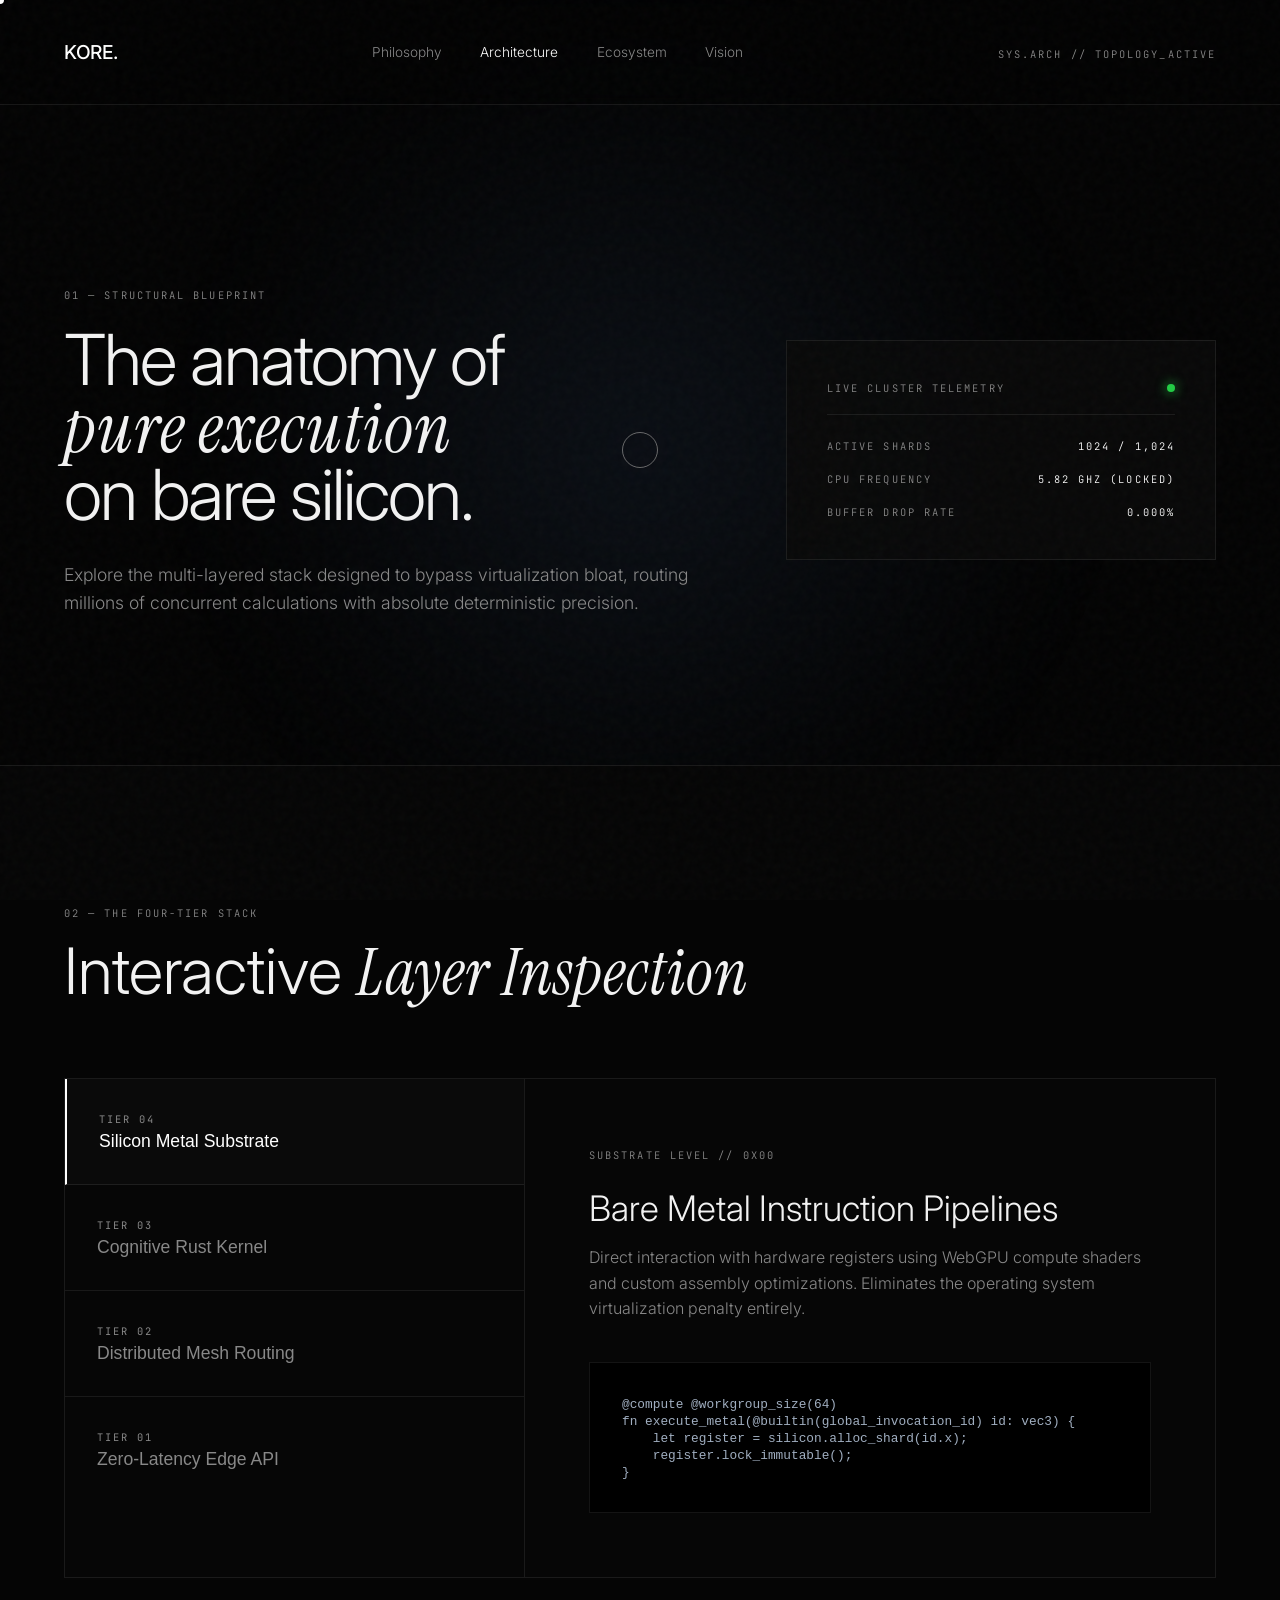
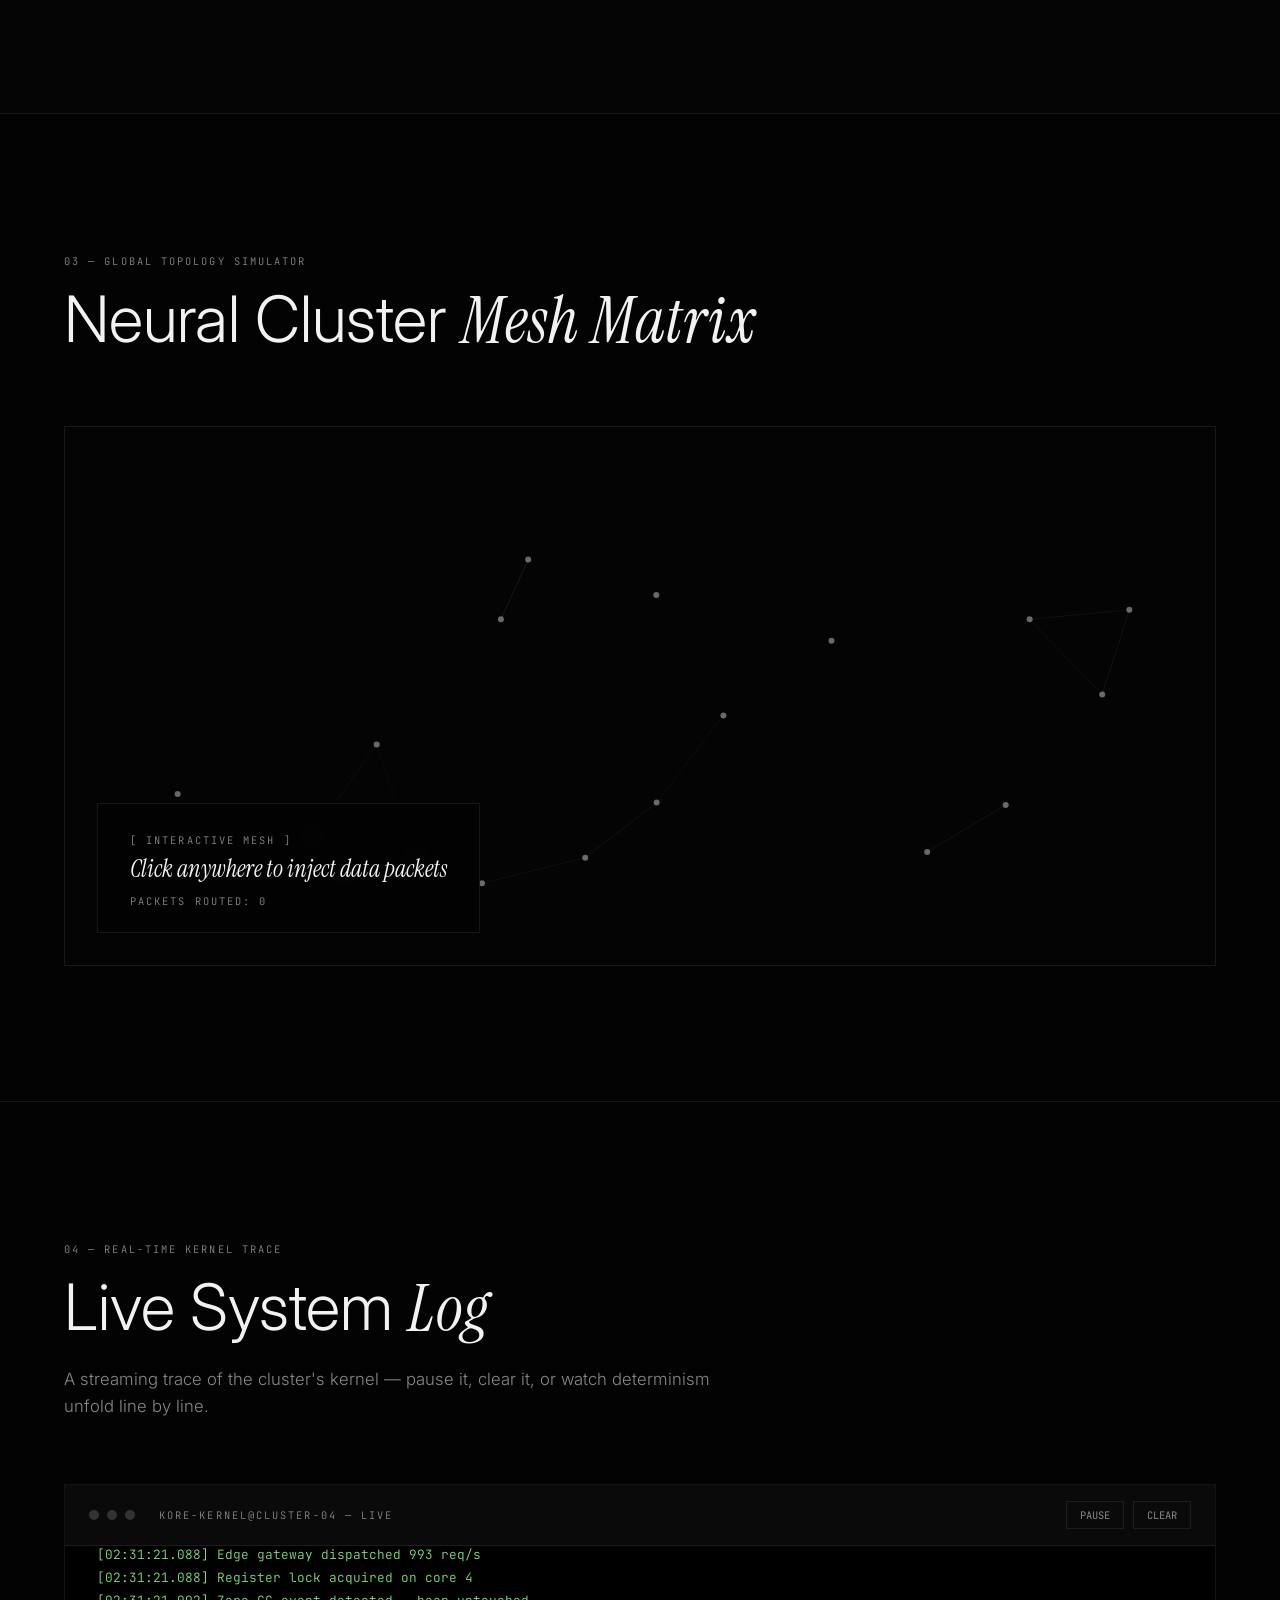
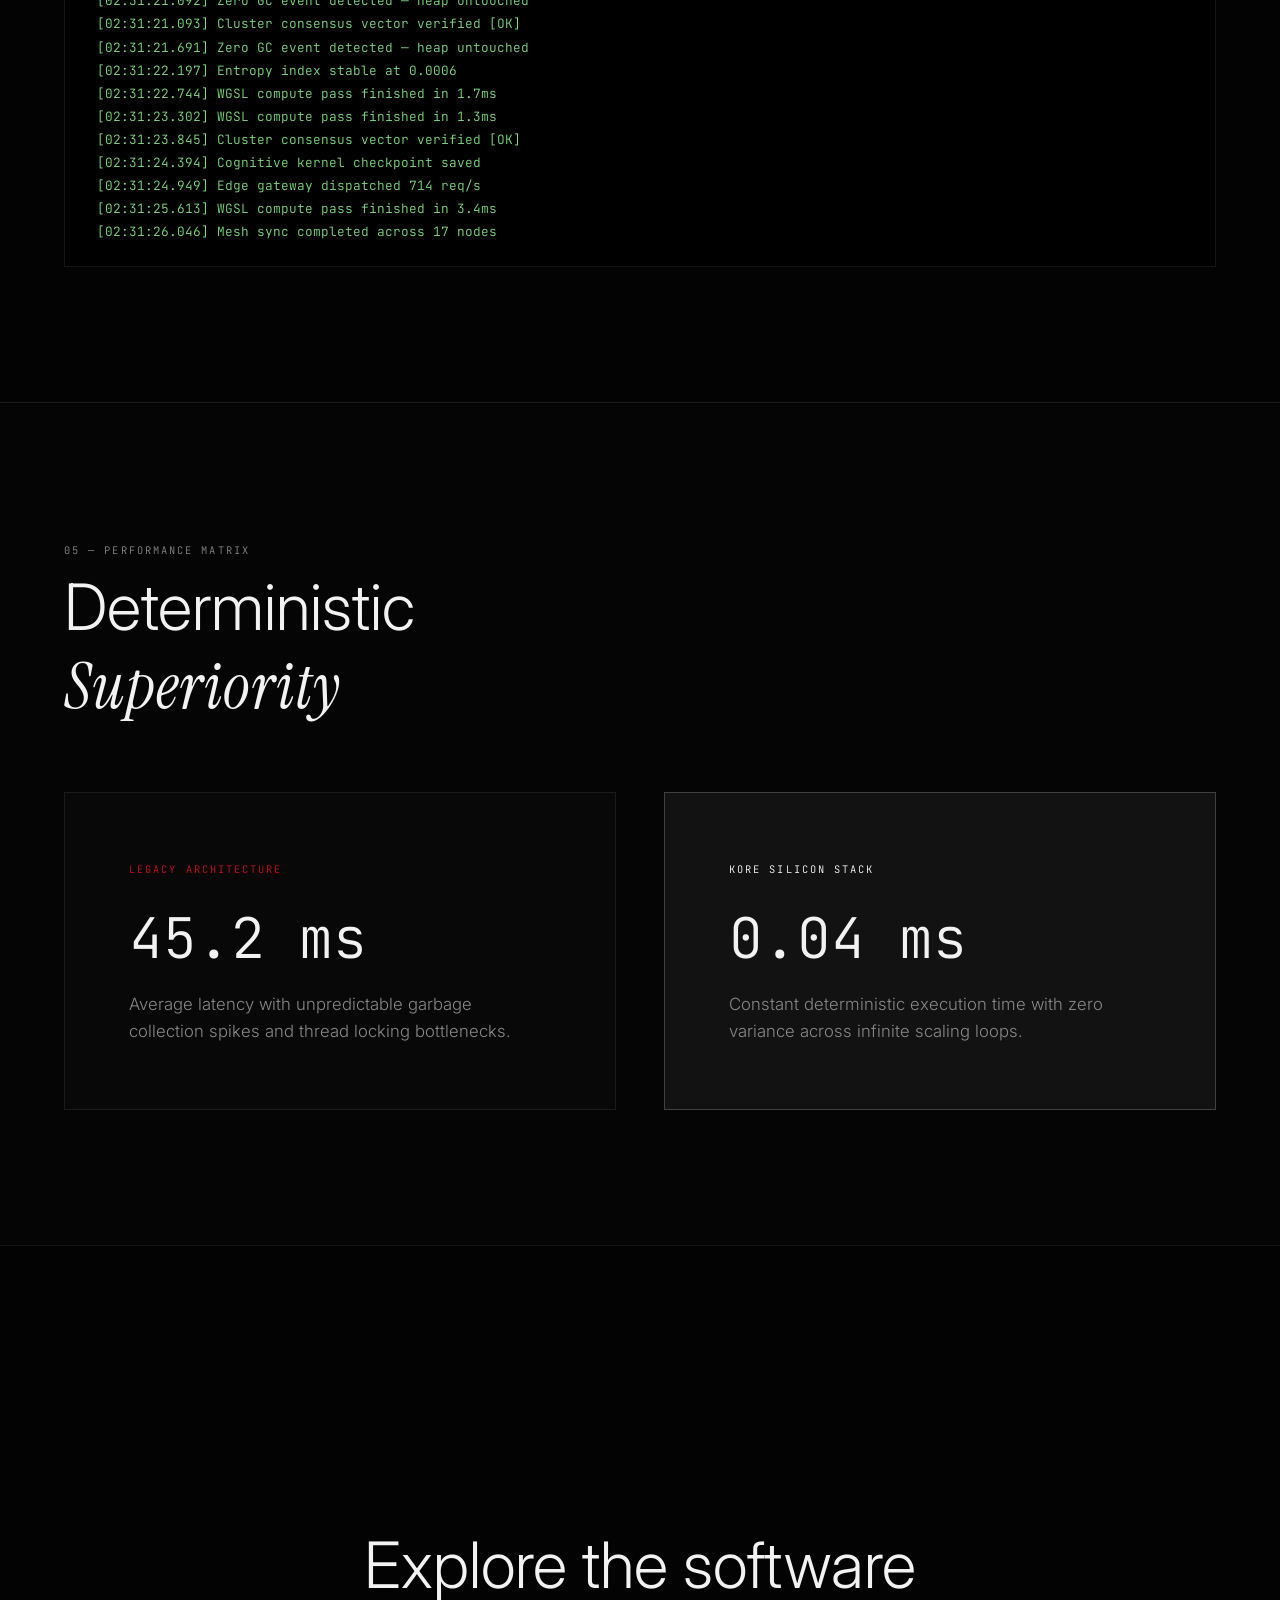
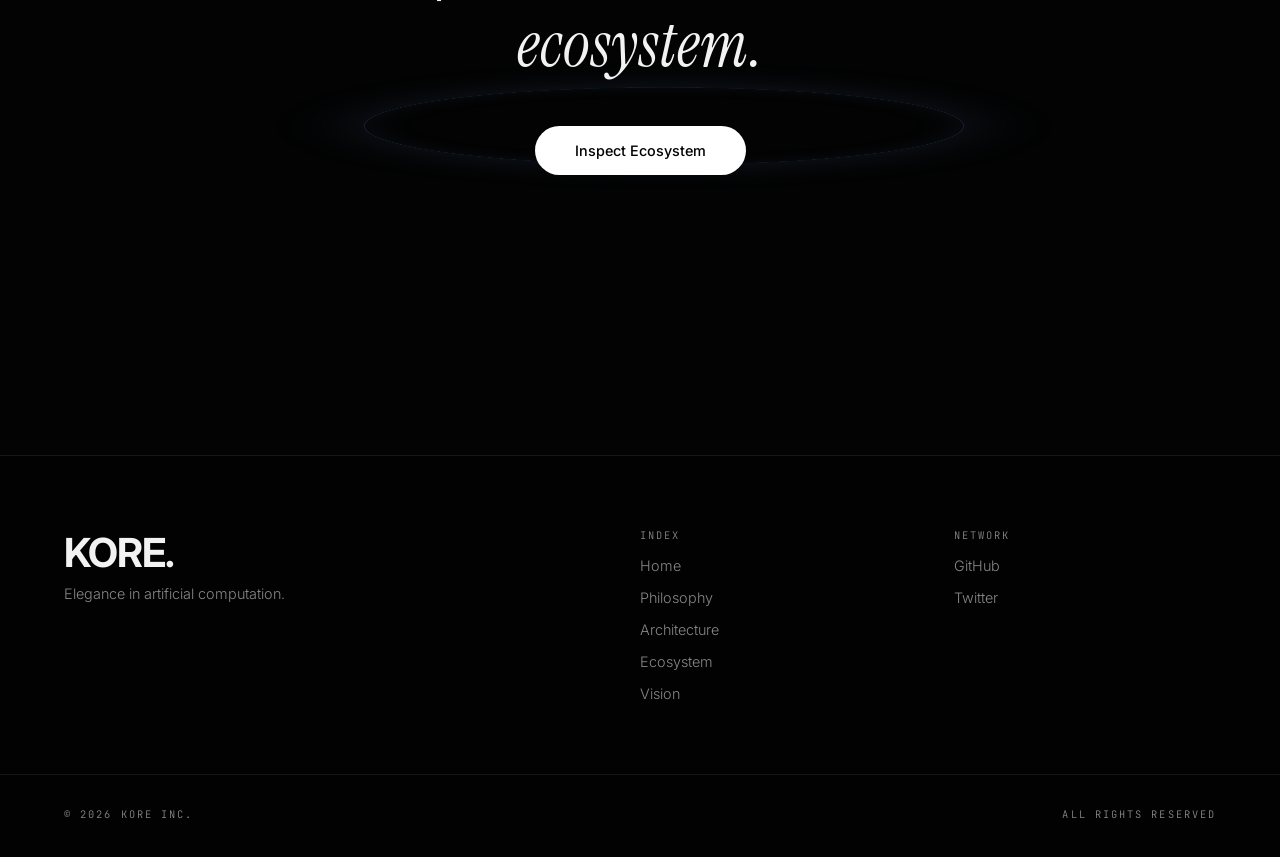
==== commit 67d1256b: "Add ASCII art comment in architecture.html Added a comment with an ASCII art cat." ====
--- a/architecture.html
+++ b/architecture.html
@@ -265,4 +265,9 @@
     <script src="shared.js"></script>
     <script src="architecture.js"></script>
 </body>
-</html>+    <!--
+   *    /\_/\      +
+       ( o.o )   <3  ghostly.grl
+   +    > ^ <          *
+-->
+</html>
